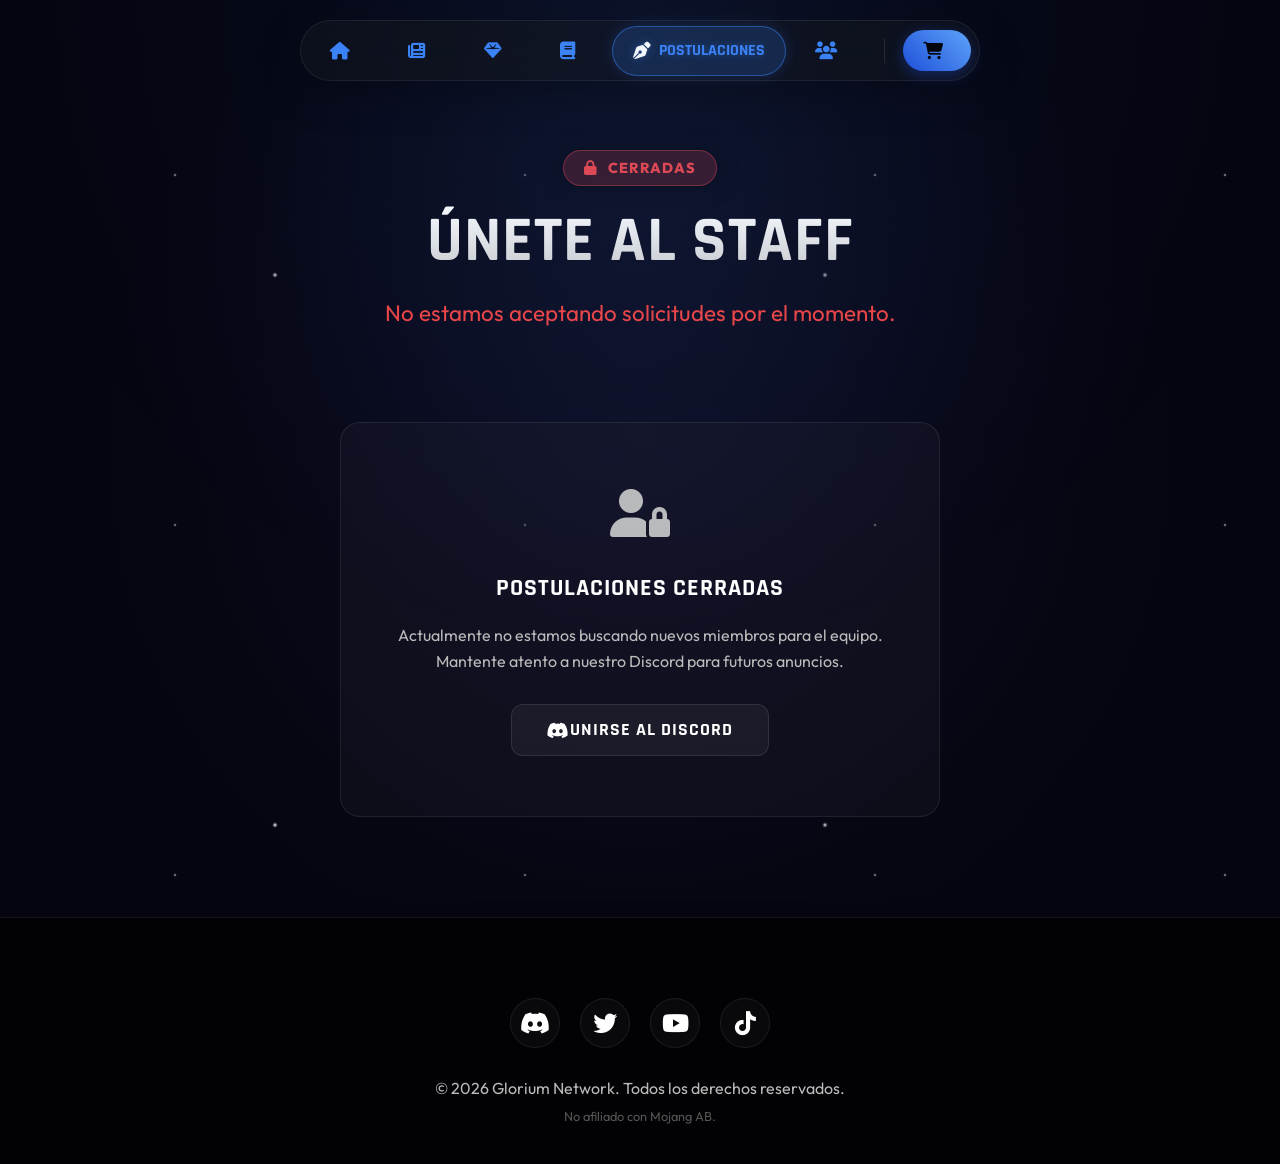
==== pages/apply.html @ 9cd64781 "Glorium Web v1" ====
﻿<!DOCTYPE html>
<html lang="es">

<head>
    <meta charset="UTF-8">
    <meta name="viewport" content="width=device-width, initial-scale=1.0">
    <!-- SEO Básico -->
    <title>Postulaciones Staff | Glorium Network</title>
    <meta name="description"
        content="Aplica para formar parte del equipo de Staff de Glorium Network. Conoce los requisitos y únete a nosotros.">
    <meta name="keywords" content="Minecraft, Servidor, Staff, Helper, Moderador, Requisitos, Glorium Network">
    <meta name="robots" content="index, follow">
    <meta name="author" content="Glorium Network">
    <link rel="canonical" href="https://web.glorium.net/pages/apply.html">

    <!-- Open Graph / Discord / Facebook -->
    <meta property="og:type" content="website">
    <meta property="og:url" content="https://web.glorium.net/pages/apply.html">
    <meta property="og:title" content="Postulaciones Staff | Glorium Network">
    <meta property="og:description"
        content="Aplica para formar parte del equipo de Staff de Glorium Network. Conoce los requisitos y únete a nosotros.">
    <meta property="og:image" content="https://web.glorium.net/assets/logoprincipal.png">

    <!-- Twitter Cards -->
    <meta name="twitter:card" content="summary_large_image">
    <meta name="twitter:url" content="https://web.glorium.net/pages/apply.html">
    <meta name="twitter:title" content="Postulaciones Staff | Glorium Network">
    <meta name="twitter:description" content="Aplica para formar parte del equipo de Staff de Glorium Network.">
    <meta name="twitter:image" content="https://web.glorium.net/assets/logoprincipal.png">
    <link rel="stylesheet" href="https://cdnjs.cloudflare.com/ajax/libs/font-awesome/6.4.0/css/all.min.css">
    <link rel="stylesheet" href="../css/style.css">
    <link rel="icon" type="image/png" href="../assets/logoprincipal.png">
    <style>
        .apply-header {
            text-align: center;
            margin-bottom: 50px;
        }

        .status-badge {
            display: inline-flex;
            align-items: center;
            gap: 10px;
            padding: 8px 20px;
            border-radius: 50px;
            font-weight: 800;
            text-transform: uppercase;
            letter-spacing: 1px;
            margin-bottom: 20px;
            font-size: 0.9rem;
            box-shadow: 0 0 20px rgba(0, 0, 0, 0.5);
        }

        .status-badge.open {
            background: rgba(74, 222, 128, 0.2);
            color: #4ade80;
            border: 1px solid rgba(74, 222, 128, 0.4);
            animation: pulse-green 2s infinite;
        }

        .status-badge.closed {
            background: rgba(239, 68, 68, 0.2);
            color: #ef4444;
            border: 1px solid rgba(239, 68, 68, 0.4);
        }

        @keyframes pulse-green {
            0% {
                box-shadow: 0 0 0 0 rgba(74, 222, 128, 0.4);
            }

            70% {
                box-shadow: 0 0 0 10px rgba(74, 222, 128, 0);
            }

            100% {
                box-shadow: 0 0 0 0 rgba(74, 222, 128, 0);
            }
        }

        .apply-content {
            display: grid;
            grid-template-columns: 1fr 1fr;
            gap: 40px;
            max-width: 1000px;
            margin: 0 auto;
        }

        .rules-side {
            background: rgba(255, 255, 255, 0.03);
            border: 1px solid var(--glass-border);
            border-radius: 20px;
            padding: 40px;
        }

        .steps-side {
            display: flex;
            flex-direction: column;
            justify-content: center;
            gap: 30px;
        }

        .step-item {
            display: flex;
            gap: 20px;
            align-items: flex-start;
        }

        .step-num {
            background: var(--glass-bg);
            width: 50px;
            height: 50px;
            border-radius: 50%;
            display: flex;
            align-items: center;
            justify-content: center;
            font-weight: 800;
            color: var(--primary-blue);
            border: 1px solid var(--glass-border);
            flex-shrink: 0;
            font-size: 1.2rem;
        }

        .step-info h3 {
            margin-bottom: 5px;
            text-align: left;
            /* Prioridad Local */
            color: #fff;
        }

        .step-info p {
            color: var(--text-dim);
            font-size: 0.95rem;
        }

        .req-list {
            list-style: none;
        }

        .req-list li {
            position: relative;
            padding-left: 35px;
            margin-bottom: 15px;
            color: var(--text-dim);
            line-height: 1.5;
        }

        .req-list li::before {
            content: '\f00c';
            font-family: 'Font Awesome 6 Free';
            font-weight: 900;
            position: absolute;
            left: 0;
            top: 2px;
            color: var(--primary-blue);
        }

        @media (max-width: 768px) {
            .apply-content {
                grid-template-columns: 1fr;
            }
        }
    </style>
</head>

<body>
    <div id="navbar-container"></div>

    <header class="hero" style="min-height: 40vh; padding-top: 150px;">
        <div class="container">
            <div id="apply-status" class="status-badge closed">
                <i class="fa-solid fa-spinner fa-spin"></i> Cargando...
            </div>
            <h1 class="hero-title">Únete al Staff</h1>
            <p id="status-text" class="hero-subtitle">Comprueba si estamos buscando gente.</p>
        </div>
    </header>

    <section id="apply-open-content" class="section" style="padding-top: 0;">
        <div class="container">

            <div class="apply-content">

                <!-- Izquierda: Lista de requisitos -->
                <div class="rules-side">
                    <h2 style="text-align: left; margin-bottom: 30px; color: var(--primary-blue);">ðŸ“‹ Requisitos
                        Obligatorios</h2>
                    <ul class="req-list">
                        <li>Tener una cuenta de Discord activa y micrófono funcional.</li>
                        <li>Edad mínima de 15 años (sin excepciones).</li>
                        <li>No haber recibido sanciones graves recientemente.</li>
                        <li>Conocimiento avanzado de comandos básicos y detección de hacks.</li>
                        <li>Disponibilidad real de tiempo (mínimo 10 horas semanales).</li>
                        <li>Ser capaz de grabar pantalla en buena calidad (para reportes).</li>
                    </ul>
                </div>

                <!-- Derecha: Pasos y Botón -->
                <div class="steps-side">

                    <div class="step-item">
                        <div class="step-num">1</div>
                        <div class="step-info">
                            <h3>Lectura</h3>
                            <p>Lee detenidamente todos los requisitos. Si no cumples uno, tu solicitud será rechazada
                                automáticamente.</p>
                        </div>
                    </div>

                    <div class="step-item">
                        <div class="step-num">2</div>
                        <div class="step-info">
                            <h3>Formulario</h3>
                            <p>Rellena el formulario con honestidad. Valoramos la calidad de las respuestas, no la
                                longitud.</p>
                        </div>
                    </div>

                    <div class="step-item">
                        <div class="step-num">3</div>
                        <div class="step-info">
                            <h3>Entrevista</h3>
                            <p>Si tu solicitud gusta, te contactaremos por Discord para una entrevista oral.</p>
                        </div>
                    </div>

                    <div style="margin-top: 20px;">
                        <a href="#" id="apply-btn" class="btn btn-primary"
                            style="width: 100%; justify-content: center;">
                            <i class="fa-solid fa-paper-plane"></i> Aplicar Ahora
                        </a>
                        <p style="font-size: 0.8rem; color: #555; text-align: center; margin-top: 10px;">
                            Al aplicar aceptas nuestros <a href="confidentiality.html" target="_blank"
                                style="color: var(--primary-blue); text-decoration: underline;">términos de
                                confidencialidad</a>.
                        </p>
                    </div>

                </div>

            </div>

        </div>
    </section>

    <!-- Sección de Aviso Cerrado -->
    <section id="apply-closed-notice" class="section" style="padding-top: 0; display: none;">
        <div class="container" style="text-align: center;">
            <div style="
                background: rgba(255, 255, 255, 0.03); 
                border: 1px solid var(--glass-border); 
                border-radius: 20px; 
                padding: 60px 40px; 
                max-width: 600px; 
                margin: 0 auto;
                display: flex;
                flex-direction: column;
                align-items: center;
                gap: 20px;
            ">
                <div style="
                    font-size: 3rem; 
                    color: var(--text-dim); 
                    margin-bottom: 10px;
                ">
                    <i class="fa-solid fa-user-lock"></i>
                </div>
                <h2 style="color: #fff; margin: 0;">Postulaciones Cerradas</h2>
                <p style="color: var(--text-dim); line-height: 1.6;">
                    Actualmente no estamos buscando nuevos miembros para el equipo.
                    <br>Mantente atento a nuestro Discord para futuros anuncios.
                </p>
                <a href="https://discord.gg/AcNusmyx" target="_blank" class="btn btn-secondary"
                    style="margin-top: 10px;">
                    <i class="fa-brands fa-discord"></i> Unirse al Discord
                </a>
            </div>
        </div>
    </section>

    <div id="footer-container"></div>
    <script>
        // Variable de control por si main.js tarda en cargar.
        var outputStatus = true; 
    </script>
    <script src="../main.js"></script>
</body>

</html>
---- css/style.css ----
/* Google Fonts */
@import url('https://fonts.googleapis.com/css2?family=Outfit:wght@300;400;600;800&family=Rajdhani:wght@500;600;700&display=swap');

:root {
    --primary-blue: #3b82f6; /* Azul primario */
    --accent-blue: #1d4ed8; /* Azul oscuro acento */
    --bg-space-dark: #050510;
    --bg-darker: #020205;
    --text-light: #ffffff;
    --text-dim: #bbbbbb;
    --glass-bg: rgba(255, 255, 255, 0.03);
    --glass-border: rgba(255, 255, 255, 0.08);
    --nav-height: 80px;
    --gradient-gold: linear-gradient(135deg, #3b82f6 0%, #1d4ed8 100%);
    --shadow-glow: 0 0 20px rgba(59, 130, 246, 0.3);
}

* {
    margin: 0;
    padding: 0;
    box-sizing: border-box;
    -webkit-tap-highlight-color: transparent;
}

img {
    max-width: 100%;
    height: auto;
}

body {
    background-color: var(--bg-space-dark);
    color: var(--text-light);
    font-family: 'Outfit', sans-serif;
    overflow-x: hidden;
    min-height: 100vh;
    background-image:
        radial-gradient(circle at 50% 50%, rgba(20, 20, 50, 0.5), transparent 70%),
        radial-gradient(white, rgba(255, 255, 255, .2) 2px, transparent 3px),
        radial-gradient(white, rgba(255, 255, 255, .15) 1px, transparent 2px);
    background-size: 100% 100%, 550px 550px, 350px 350px;
    background-position: 0 0, 0 0, 0 0;
    animation: bgMove 120s linear infinite;
    background-attachment: fixed;
}


/* Scrollbar */
html,
body {
    overflow: auto;
    /* Mantiene el scroll */
    scrollbar-width: none;
    /* Firefox */
}

/* Chrome, Safari, Edge, Opera */
html::-webkit-scrollbar,
body::-webkit-scrollbar {
    display: none;
}

/* Fin Scrollbar */

@keyframes bgMove {
    from {
        background-position: 0 0, 0 0, 0 0;
    }

    to {
        background-position: 0 0, 550px 550px, 350px 350px;
    }
}

/* Typography & Alignment Fixes */
h1,
h2,
h3,
h4,
h5,
h6 {
    font-family: 'Rajdhani', sans-serif;
    text-transform: uppercase;
    letter-spacing: 1px;
    text-align: center;
    /* Enforce global centering */
}

a {
    text-decoration: none;
    color: inherit;
    transition: 0.3s ease;
}

ul {
    list-style: none;
}

/* Container */
.container {
    max-width: 1200px;
    margin: 0 auto;
    padding: 0 20px;
    width: 100%;
}

/* --- New Pill Navbar --- */
#navbar-container {
    position: fixed;
    top: 20px;
    left: 0;
    width: 100%;
    display: flex;
    justify-content: center;
    z-index: 1000;
    padding: 0 20px;
    pointer-events: none;
    /* Allow clicking through container */
}

@keyframes slideDown {
    from {
        transform: translateY(-100px);
        opacity: 0;
    }

    to {
        transform: translateY(0);
        opacity: 1;
    }
}

.nav-pill-container {
    pointer-events: auto;
    display: flex;
    align-items: center;
    gap: 8px;
    /* Reduced gap slightly */
    background: rgba(15, 15, 20, 0.7);
    backdrop-filter: blur(20px);
    -webkit-backdrop-filter: blur(20px);
    padding: 8px;
    border-radius: 50px;
    border: 1px solid rgba(255, 255, 255, 0.08);
    box-shadow: 0 10px 40px rgba(0, 0, 0, 0.4);

    /* Animation Removed */
    /* animation: slideDown 0.8s ease-out forwards; */
    /* transform: translateY(-100px); */
    /* opacity: 0; */

    /* Sliding Highlight Needs this */
    position: relative;
}

/* The Sliding Background Pill */
.nav-highlight {
    position: absolute;
    height: 85%;
    /* Slightly smaller than container */
    background: rgba(59, 130, 246, 0.2);
    border: 1px solid rgba(59, 130, 246, 0.5);
    border-radius: 50px;
    top: 50%;
    transform: translateY(-50%);
    z-index: 1;
    /* Behind text but above container bg */
    transition: all 0.35s cubic-bezier(0.25, 1, 0.5, 1);
    box-shadow: 0 0 15px rgba(59, 130, 246, 0.2);
    pointer-events: none;
    opacity: 0;
    /* Hidden initially until JS sets it */
}

.nav-pill-item {
    text-decoration: none;
    color: var(--text-dim);
    font-family: 'Rajdhani', sans-serif;
    font-weight: 700;
    font-size: 1rem;
    padding: 10px 20px;
    border-radius: 50px;
    transition: all 0.3s ease;
    display: flex;
    align-items: center;
    gap: 8px;
    text-transform: uppercase;
    position: relative;
    z-index: 2;
    /* Above highlight */
    border: 1px solid transparent;
    /* Keep layout stable */
}

/* Active State just changes text color now */
.nav-pill-item.active {
    color: var(--primary-blue);
    text-shadow: 0 0 10px rgba(59, 130, 246, 0.4);
}

.nav-pill-item:hover {
    color: #fff;
}

.nav-pill-item i {
    font-size: 1.1rem;
    color: var(--primary-blue);
    /* Always yellow icon */
    transition: 0.3s;
}

.nav-pill-item.active i {
    color: #fff;
    /* White icon on active */
}

.nav-pill-item span {
    max-width: 0;
    overflow: hidden;
    opacity: 0;
    transition: all 0.4s ease;
    white-space: nowrap;
}

.nav-pill-item:hover span,
.nav-pill-item.active span {
    max-width: 150px;
    opacity: 1;
}

.nav-separator {
    width: 1px;
    height: 25px;
    background: rgba(255, 255, 255, 0.1);
    margin: 0 10px;
}

.store-link {
    background: linear-gradient(45deg, #1d4ed8, #60a5fa);
    color: #000 !important;
    box-shadow: 0 4px 15px rgba(29, 78, 216, 0.4);
    border: none;
}

.store-link:hover {
    transform: translateY(-2px) scale(1.05);
    box-shadow: 0 6px 20px rgba(29, 78, 216, 0.6);
}

.store-link i {
    color: #000 !important;
}

/* Mobile Tweaks */
@media (max-width: 768px) {
    .nav-pill-container {
        width: 95%;
        overflow-x: auto;
        justify-content: flex-start;
        padding-right: 20px;
        /* Hide scrollbar */
        -ms-overflow-style: none;
        scrollbar-width: none;
    }

    .nav-pill-container::-webkit-scrollbar {
        display: none;
    }

    .nav-pill-item {
        padding: 10px 15px;
        flex-shrink: 0;
        /* Prevent shrinking */
    }

    /* On mobile, maybe always show text or just icon? 
       Let's keep the expanding behavior but ensure it fits. */
}

/* Buttons Premium */
.btn {
    display: inline-flex;
    align-items: center;
    justify-content: center;
    padding: 14px 35px;
    border-radius: 12px;
    font-weight: 700;
    font-family: 'Rajdhani', sans-serif;
    text-transform: uppercase;
    font-size: 1.1rem;
    cursor: pointer;
    transition: all 0.3s cubic-bezier(0.4, 0, 0.2, 1);
    border: none;
    position: relative;
    overflow: hidden;
    letter-spacing: 1px;
}

.btn-primary {
    background: var(--gradient-gold);
    color: #000;
    box-shadow: 0 5px 20px rgba(29, 78, 216, 0.25);
}

.btn-primary:hover {
    transform: translateY(-3px) scale(1.02);
    box-shadow: 0 10px 30px rgba(29, 78, 216, 0.4);
}

.btn-secondary {
    background: rgba(255, 255, 255, 0.05);
    border: 1px solid rgba(255, 255, 255, 0.1);
    color: var(--text-light);
    backdrop-filter: blur(10px);
}

.btn-secondary:hover {
    background: rgba(255, 255, 255, 0.1);
    border-color: var(--text-light);
    transform: translateY(-3px);
}

/* Hero Section */
.hero {
    min-height: 100vh;
    min-height: 100dvh;
    display: flex;
    align-items: center;
    justify-content: center;
    text-align: center;
    padding: 120px 20px 50px;
    position: relative;
    overflow: hidden;
}

.hero::before {
    content: '';
    position: absolute;
    top: 50%;
    left: 50%;
    transform: translate(-50%, -50%);
    width: 60vw;
    height: 60vw;
    background: radial-gradient(circle, rgba(59, 130, 246, 0.05) 0%, transparent 70%);
    pointer-events: none;
}

.hero-content {
    z-index: 2;
    max-width: 800px;
    width: 100%;
    display: flex;
    flex-direction: column;
    align-items: center;
}

.hero-logo {
    max-width: 350px;
    width: 70%;
    margin-bottom: 30px;
    filter: drop-shadow(0 0 40px rgba(59, 130, 246, 0.15));
    animation: float 6s ease-in-out infinite;
}

.hero-title {
    font-size: clamp(2.5rem, 5vw, 4.5rem);
    margin-bottom: 20px;
    line-height: 1.1;
    background: linear-gradient(to bottom, #fff, #ccc);
    background-clip: text;
    -webkit-background-clip: text;
    -webkit-text-fill-color: transparent;
    text-align: center;
    /* Entrance Animation */
    opacity: 0;
    animation: fadeInUp 0.8s ease-out forwards;
    animation-delay: 0.2s;
}

.hero-subtitle {
    font-size: clamp(1rem, 2vw, 1.4rem);
    color: var(--text-dim);
    margin-bottom: 40px;
    max-width: 600px;
    line-height: 1.6;
    text-align: center;
    /* Enforced Centering */
    display: block;
    margin-left: auto;
    margin-right: auto;
    /* Entrance Animation */
    opacity: 0;
    animation: fadeInUp 0.8s ease-out forwards;
    animation-delay: 0.4s;
}

/* IP Box */
.ip-box {
    background: rgba(0, 0, 0, 0.3);
    border: 1px solid var(--glass-border);
    padding: 15px 30px;
    border-radius: 20px;
    display: inline-flex;
    align-items: center;
    gap: 20px;
    margin-bottom: 40px;
    cursor: pointer;
    transition: 0.3s;
    backdrop-filter: blur(10px);
    /* Entrance Animation */
    opacity: 0;
    animation: fadeInUp 0.8s ease-out forwards;
    animation-delay: 0.6s;
}

/* Server Status Pill (Player Count) */
.server-status-pill {
    display: inline-flex;
    align-items: center;
    gap: 10px;
    background: rgba(0, 0, 0, 0.4);
    border: 1px solid rgba(255, 255, 255, 0.1);
    padding: 8px 20px;
    border-radius: 50px;
    margin-bottom: 30px;
    backdrop-filter: blur(5px);
    font-size: 0.95rem;
    color: #ddd;
    font-weight: 500;
    /* Animation Entrance */
    opacity: 0;
    animation: fadeInUp 0.8s ease-out forwards;
    animation-delay: 0.7s;
}

.status-dot {
    width: 10px;
    height: 10px;
    background-color: #4ade80;
    /* Green 400 */
    border-radius: 50%;
    box-shadow: 0 0 10px #4ade80;
    animation: pulseGreen 2s infinite;
}

.status-dot.offline {
    background-color: #ef4444;
    /* Red 500 */
    box-shadow: 0 0 10px #ef4444;
    animation: none;
}

@keyframes pulseGreen {
    0% {
        box-shadow: 0 0 0 0 rgba(74, 222, 128, 0.7);
    }

    70% {
        box-shadow: 0 0 0 6px rgba(74, 222, 128, 0);
    }

    100% {
        box-shadow: 0 0 0 0 rgba(74, 222, 128, 0);
    }
}

/* ... existing hover styles ... */

.hero-buttons {
    display: flex;
    gap: 20px;
    flex-wrap: wrap;
    justify-content: center;
    /* Entrance Animation */
    opacity: 0;
    animation: fadeInUp 0.8s ease-out forwards;
    animation-delay: 0.8s;
}

/* Grids & Cards */
.section {
    padding: 100px 0;
}

.section-title {
    text-align: center;
    font-size: clamp(2rem, 4vw, 3rem);

    color: var(--text-light);
    position: relative;
    display: block;
}

.section-title::after {
    content: '';
    display: block;
    width: 60px;
    height: 5px;
    background: var(--primary-blue);
    margin: 10px auto 0;
    border-radius: 2px;
}

.grid {
    display: grid;
    grid-template-columns: repeat(auto-fit, minmax(280px, 1fr));
    gap: 30px;
}

.card {
    background: linear-gradient(145deg, rgba(255, 255, 255, 0.03) 0%, rgba(255, 255, 255, 0.01) 100%);
    border: 1px solid var(--glass-border);
    border-radius: 24px;
    padding: 40px;
    transition: 0.4s cubic-bezier(0.175, 0.885, 0.32, 1.275);
    position: relative;
    overflow: hidden;
    text-align: center;
}

.card::before {
    content: '';
    position: absolute;
    top: 0;
    left: 0;
    width: 100%;
    height: 5px;
    background: var(--gradient-gold);
    opacity: 0;
    transition: 0.3s;
}

.card:hover {
    transform: translateY(-10px);
    background: linear-gradient(145deg, rgba(255, 255, 255, 0.05) 0%, rgba(255, 255, 255, 0.02) 100%);
    box-shadow: 0 20px 40px rgba(0, 0, 0, 0.4);
}

.card:hover::before {
    opacity: 1;
}

/* Vote Cards Redesign */
.vote-card {
    display: flex;
    flex-direction: column;
    align-items: center;
    background: rgba(10, 10, 20, 0.6);
    border: 1px solid var(--glass-border);
    padding: 40px;
    border-radius: 20px;
    transition: 0.3s;
    position: relative;
    text-align: center;
}

/* --- Server Info Section --- */
.info-block {
    display: flex;
    align-items: center;
    gap: 60px;
    margin-bottom: 80px;
    padding: 50px;
    background: rgba(20, 20, 30, 0.4);
    border: 1px solid rgba(255, 255, 255, 0.05);
    border-radius: 30px;
    backdrop-filter: blur(10px);
    transition: all 0.4s ease;
    position: relative;
    overflow: hidden;
}

.info-block::before {
    content: '';
    position: absolute;
    top: 0;
    left: 0;
    width: 100%;
    height: 100%;
    background: radial-gradient(circle at top right, rgba(59, 130, 246, 0.05), transparent 60%);
    opacity: 0.5;
    pointer-events: none;
}

.info-block:hover {
    transform: translateY(-5px);
    background: rgba(25, 25, 35, 0.6);
    border-color: rgba(59, 130, 246, 0.2);
    box-shadow: 0 20px 50px rgba(0, 0, 0, 0.3);
}

.info-block.reverse {
    flex-direction: row-reverse;
}

.info-block.reverse::before {
    background: radial-gradient(circle at top left, rgba(59, 130, 246, 0.05), transparent 60%);
}

.info-content {
    flex: 1;
    z-index: 2;
}

.info-content h2 {
    text-align: left;
    font-size: 3rem;
    margin-bottom: 25px;
    font-weight: 700;
    background: linear-gradient(135deg, #fff 30%, var(--primary-blue) 100%);
    background-clip: text;
    -webkit-background-clip: text;
    -webkit-text-fill-color: transparent;
    filter: drop-shadow(0 0 20px rgba(59, 130, 246, 0.2));
}

.info-content p {
    font-size: 1.15rem;
    color: var(--text-dim);
    line-height: 1.8;
    margin-bottom: 25px;
}

.info-visual {
    flex: 1;
    display: flex;
    justify-content: center;
    align-items: center;
    position: relative;
    z-index: 2;
}

.info-visual-card {
    background: linear-gradient(145deg, rgba(255, 255, 255, 0.03), rgba(255, 255, 255, 0.01));
    border: 1px solid rgba(255, 255, 255, 0.08);
    border-radius: 30px;
    padding: 0;
    width: 100%;
    max-width: 380px;
    aspect-ratio: 1/1;
    display: flex;
    align-items: center;
    justify-content: center;
    font-size: 6rem;
    color: var(--primary-blue);
    box-shadow: 0 20px 50px rgba(0, 0, 0, 0.4);
    position: relative;
    overflow: hidden;
    backdrop-filter: blur(5px);
    transition: transform 0.4s ease;
}

.info-visual-card::after {
    content: '';
    position: absolute;
    inset: 0;
    background: radial-gradient(circle at 50% 50%, rgba(59, 130, 246, 0.1), transparent 70%);
    animation: pulseGlow 4s infinite alternate;
}

.info-visual-card:hover {
    transform: scale(1.05) rotate(2deg);
    border-color: var(--primary-blue);
}

.info-visual-card i {
    z-index: 2;
    filter: drop-shadow(0 0 40px rgba(59, 130, 246, 0.5));
    animation: float 5s ease-in-out infinite;
}

.info-visual-card img {
    width: 100%;
    height: 100%;
    object-fit: cover;
    z-index: 2;
    position: relative;
    border-radius: inherit;
}

@keyframes pulseGlow {
    from {
        opacity: 0.5;
    }

    to {
        opacity: 1;
    }
}

@media (max-width: 900px) {

    .info-block,
    .info-block.reverse {
        flex-direction: column;
        gap: 30px;
        text-align: center;
    }

    .info-content h2 {
        text-align: center;
    }
}

.vote-card:hover {
    transform: translateY(-5px);
    border-color: var(--primary-blue);
    box-shadow: 0 10px 30px rgba(0, 0, 0, 0.3);
}

.vote-number {
    font-size: 3rem;
    font-weight: 800;
    color: rgba(255, 255, 255, 0.05);
    position: absolute;
    top: 10px;
    right: 20px;
}

.vote-icon {
    font-size: 2.5rem;
    color: var(--primary-blue);
    margin-bottom: 20px;
}

/* Staff Cards */
.staff-card {
    display: flex;
    flex-direction: column;
    align-items: center;
    text-align: center;
    padding: 50px 30px;
}

.staff-avatar {
    width: 140px;
    height: 140px;
    border-radius: 50%;
    margin-bottom: 25px;
    box-shadow: 0 10px 30px rgba(0, 0, 0, 0.5);
    border: 4px solid rgba(255, 255, 255, 0.05);
    transition: 0.3s;
}

.staff-card:hover .staff-avatar {
    transform: scale(1.1) rotate(5deg);
    border-color: var(--primary-blue);
}

.staff-role {
    padding: 6px 16px;
    border-radius: 50px;
    font-weight: 700;
    font-size: 0.85rem;
    font-family: 'Rajdhani', sans-serif;
    letter-spacing: 1px;
    box-shadow: 0 5px 15px rgba(0, 0, 0, 0.2);
}

/* Footer */
footer {
    background: #020205;
    padding: 80px 0 40px;
    border-top: 1px solid var(--glass-border);
    text-align: center;
}

.footer-socials {
    display: flex;
    justify-content: center;
    gap: 20px;
    margin-bottom: 30px;
}

.social-icon {
    font-size: 1.5rem;
    width: 50px;
    height: 50px;
    display: flex;
    align-items: center;
    justify-content: center;
    border-radius: 50%;
    background: var(--glass-bg);
    border: 1px solid var(--glass-border);
    transition: 0.3s;
}

.social-icon:hover {
    background: var(--primary-blue);
    color: var(--bg-space-dark);
    transform: rotate(360deg);
}

/* --- Nav Persistence --- */
.nav-pill-container.no-animate {
    animation: none !important;
    transform: translateY(0) !important;
    opacity: 1 !important;
}

/* Toast Premium */
.toast-container {
    position: fixed;
    bottom: 40px;
    left: 50%;
    transform: translateX(-50%);
    z-index: 2000;
    display: flex;
    flex-direction: column;
    gap: 10px;
    pointer-events: none;
}

/* --- Staff Styles Refined --- */
.staff-card {
    background: rgba(20, 20, 30, 0.6);
    border: 1px solid rgba(255, 255, 255, 0.05);
    border-radius: 20px;
    padding: 30px;
    transition: 0.4s cubic-bezier(0.175, 0.885, 0.32, 1.275);
    position: relative;
    overflow: hidden;
    backdrop-filter: blur(10px);
    display: flex;
    flex-direction: column;
    align-items: center;
}

/* ... existing hover ... */


.staff-card:hover {
    transform: translateY(-10px) scale(1.02);
    border-color: var(--primary-blue);
    box-shadow: 0 15px 40px rgba(0, 0, 0, 0.4);
}

.staff-avatar {
    width: 120px;
    height: 120px;
    border-radius: 12px;
    margin-bottom: 20px;
    border: 3px solid rgba(255, 255, 255, 0.1);
    box-shadow: 0 10px 20px rgba(0, 0, 0, 0.3);
    transition: 0.4s;
    object-fit: cover;
}

.staff-card:hover .staff-avatar {
    transform: scale(1.05);
    border-color: var(--primary-blue);
}

.staff-name {
    font-size: 1.5rem;
    font-weight: 700;
    margin-bottom: 10px;
    color: #fff;
    font-family: 'Minecraft', sans-serif;
    font-weight: normal;
    font-style: normal;
}

.role-badge {
    display: inline-block;
    padding: 5px 15px;
    border-radius: 50px;
    font-size: 0.85rem;
    font-weight: 800;
    text-transform: uppercase;
    letter-spacing: 1px;
    box-shadow: 0 5px 15px rgba(0, 0, 0, 0.2);
}

/* Roles Colors */
.role-owner-capi {
    background: linear-gradient(135deg, #aa0000, #ff4444);
    color: white;
    box-shadow: 0 0 15px rgba(255, 68, 68, 0.5);
    animation: glow-red 3s infinite alternate;
}

.role-owner-adri {
    background: linear-gradient(135deg, #1d4ed8, #60a5fa);
    color: black;
    /* Text black for better contrast on yellow */
    font-weight: 800;
    /* Extra bolt for readability */
    box-shadow: 0 0 15px rgba(255, 200, 0, 0.5);
    animation: glow-yellow 3s infinite alternate;
}

.role-owner-erik {
    background: linear-gradient(135deg, #6600aa, #aa44ff);
    color: white;
    box-shadow: 0 0 15px rgba(170, 68, 255, 0.5);
    animation: glow-purple 3s infinite alternate;
}

@keyframes glow-red {
    from {
        box-shadow: 0 0 10px rgba(255, 68, 68, 0.4);
    }

    to {
        box-shadow: 0 0 20px rgba(255, 68, 68, 0.7);
    }
}

@keyframes glow-yellow {
    from {
        box-shadow: 0 0 10px rgba(255, 200, 0, 0.4);
    }

    to {
        box-shadow: 0 0 20px rgba(255, 200, 0, 0.7);
    }
}

@keyframes glow-purple {
    from {
        box-shadow: 0 0 10px rgba(170, 68, 255, 0.4);
    }

    to {
        box-shadow: 0 0 20px rgba(170, 68, 255, 0.7);
    }
}

.role-admin {
    background: linear-gradient(135deg, #cc0000, #ff5555);
    color: white;
}

.role-jradmin {
    background: linear-gradient(135deg, #ff8800, #1d4ed8);
    color: white;
}

.role-manager {
    background: linear-gradient(135deg, #880000, #aa0000);
    color: white;
}

.role-srmod {
    background: linear-gradient(135deg, #ffcc00, #ffeebb);
    color: black;
}

.role-mod {
    background: linear-gradient(135deg, #006600, #008800);
    color: white;
}

.role-jrmod {
    background: linear-gradient(135deg, #00aa00, #55ff55);
    color: black;
}

.role-ayudante {
    background: linear-gradient(135deg, #0055ff, #55aaff);
    color: white;
}

.role-donator {
    background: linear-gradient(135deg, #d400d4, #ff55ff);
    color: white;
    box-shadow: 0 0 15px rgba(255, 85, 255, 0.4);
}





/* Grid tweaks for Staff */
.staff-grid-centered {
    display: flex;
    justify-content: center;
    flex-wrap: wrap;
    gap: 30px;
    margin-bottom: 80px;
}



.toast {
    background: rgba(15, 15, 25, 0.95);
    color: #fff;
    padding: 12px 20px;
    border-radius: 50px;
    min-width: 300px;
    box-shadow: 0 10px 30px rgba(0, 0, 0, 0.6);
    animation: toastIn 0.5s cubic-bezier(0.68, -0.55, 0.265, 1.55) forwards;
    display: flex;
    align-items: center;
    gap: 15px;
    backdrop-filter: blur(15px);
    border: 1px solid rgba(255, 255, 255, 0.1);
    pointer-events: auto;
}

.toast-icon {
    width: 30px;
    height: 30px;
    border-radius: 50%;
    display: flex;
    align-items: center;
    justify-content: center;
    font-size: 1rem;
}

.toast-icon.success {
    background: rgba(74, 222, 128, 0.2);
    color: #4ade80;
}

.toast-icon.error {
    background: rgba(239, 68, 68, 0.2);
    color: #ef4444;
}

.toast-icon.warning {
    background: rgba(250, 204, 21, 0.2);
    color: #facc15;
}

.toast-icon.info {
    background: rgba(96, 165, 250, 0.2);
    color: #60a5fa;
}

.toast-content {
    font-size: 0.95rem;
    font-weight: 500;
}

@keyframes toastIn {
    from {
        opacity: 0;
        transform: translateY(50px) scale(0.8);
    }

    to {
        opacity: 1;
        transform: translateY(0) scale(1);
    }
}

@keyframes toastOut {
    to {
        opacity: 0;
        transform: translateY(-20px) scale(0.9);
    }
}

@keyframes float {

    0%,
    100% {
        transform: translateY(0);
    }

    50% {
        transform: translateY(-15px);
    }
}

@keyframes fadeInUp {
    from {
        opacity: 0;
        transform: translateY(40px);
    }

    to {
        opacity: 1;
        transform: translateY(0);
    }
}

/* Mobile Media Queries */
@media (max-width: 768px) {
    .section {
        padding: 60px 0;
    }

    #navbar-container {
        top: 10px;
        position: fixed;
        width: 100%;
        left: 0;
        z-index: 2000;
        display: flex;
        justify-content: center;
    }

    .nav-pill-container {
        width: 95%;
        /* Almost full width on mobile */
        max-width: 400px;
        /* But not too wide */
        overflow-x: auto;
        /* Allow horizontal scroll */
        justify-content: flex-start;
        /* Start from left */
        padding: 8px;
        -ms-overflow-style: none;
        /* Hide scrollbar IE/Edge */
        scrollbar-width: none;
        /* Hide scrollbar Firefox */
    }

    .nav-pill-container::-webkit-scrollbar {
        display: none;
        /* Hide scrollbar Chrome/Safari */
    }

    .nav-pill-item {
        padding: 8px 15px;
        font-size: 0.9rem;
    }

    .nav-pill-item i {
        font-size: 1rem;
    }

    /* Always show icon, hide text if inactive for space? 
       Actually, horizontal scroll allows keeping text. 
       Let's keep text visible on active for consistency. */

    .grid {
        grid-template-columns: 1fr;
    }


    .hero-title {
        font-size: 2.2rem;
        /* Slighly smaller for better fit */
    }

    .hero-logo {
        max-width: 250px;
        /* Smaller logo on mobile */
        margin-bottom: 20px;
    }

    .info-visual-card {
        max-width: 280px;
        /* Smaller visual card */
        font-size: 4rem;
        /* Smaller icon inside */
    }

    .info-block {
        gap: 30px;
        padding: 30px 20px;
        /* Reduced padding */
    }

    .footer-socials {
        gap: 15px;
    }
}

/* Staff Role Hover Effects */

/* Capi */
.staff-capi::before {
    background: linear-gradient(135deg, #aa0000, #ff4444);
}

.staff-capi:hover {
    border-color: #ff4444;
    box-shadow: 0 15px 40px rgba(255, 68, 68, 0.3);
}

.staff-capi:hover::before {
    opacity: 1;
}

.staff-capi:hover .staff-avatar {
    border-color: #ff4444;
}

/* Adri */
.staff-adri::before {
    background: linear-gradient(135deg, #1d4ed8, #60a5fa);
}

.staff-adri:hover {
    border-color: #60a5fa;
    box-shadow: 0 15px 40px rgba(255, 221, 0, 0.3);
}

.staff-adri:hover::before {
    opacity: 1;
}

.staff-adri:hover .staff-avatar {
    border-color: #60a5fa;
}

/* Erik */
.staff-erik::before {
    background: linear-gradient(135deg, #6600aa, #aa44ff);
}

.staff-erik:hover {
    border-color: #aa44ff;
    box-shadow: 0 15px 40px rgba(170, 68, 255, 0.3);
}

.staff-erik:hover::before {
    opacity: 1;
}

.staff-erik:hover .staff-avatar {
    border-color: #aa44ff;
}

/* Manager */
.staff-manager::before {
    background: linear-gradient(135deg, #880000, #aa0000);
}

.staff-manager:hover {
    border-color: #aa0000;
    box-shadow: 0 15px 40px rgba(170, 0, 0, 0.3);
}

.staff-manager:hover::before {
    opacity: 1;
}

.staff-manager:hover .staff-avatar {
    border-color: #aa0000;
}

/* Admin */
.staff-admin::before {
    background: linear-gradient(135deg, #cc0000, #ff5555);
}

.staff-admin:hover {
    border-color: #ff5555;
    box-shadow: 0 15px 40px rgba(255, 85, 85, 0.3);
}

.staff-admin:hover::before {
    opacity: 1;
}

.staff-admin:hover .staff-avatar {
    border-color: #ff5555;
}

/* Jr Admin */
.staff-jradmin::before {
    background: linear-gradient(135deg, #ff8800, #1d4ed8);
}

.staff-jradmin:hover {
    border-color: #1d4ed8;
    box-shadow: 0 15px 40px rgba(29, 78, 216, 0.3);
}

.staff-jradmin:hover::before {
    opacity: 1;
}

.staff-jradmin:hover .staff-avatar {
    border-color: #1d4ed8;
}

/* Sr Mod */
.staff-srmod::before {
    background: linear-gradient(135deg, #ffcc00, #ffeebb);
}

.staff-srmod:hover {
    border-color: #ffeebb;
    box-shadow: 0 15px 40px rgba(255, 238, 187, 0.3);
}

.staff-srmod:hover::before {
    opacity: 1;
}

.staff-srmod:hover .staff-avatar {
    border-color: #ffeebb;
}

/* Mod */
.staff-mod::before {
    background: linear-gradient(135deg, #006600, #008800);
}

.staff-mod:hover {
    border-color: #008800;
    box-shadow: 0 15px 40px rgba(0, 136, 0, 0.3);
}

.staff-mod:hover::before {
    opacity: 1;
}

.staff-mod:hover .staff-avatar {
    border-color: #008800;
}

/* Jr Mod */
.staff-jrmod::before {
    background: linear-gradient(135deg, #00aa00, #55ff55);
}

.staff-jrmod:hover {
    border-color: #55ff55;
    box-shadow: 0 15px 40px rgba(85, 255, 85, 0.3);
}

.staff-jrmod:hover::before {
    opacity: 1;
}

.staff-jrmod:hover .staff-avatar {
    border-color: #55ff55;
}

/* Ayudante */
.staff-ayudante::before {
    background: linear-gradient(135deg, #0055ff, #55aaff);
}

.staff-ayudante:hover {
    border-color: #55aaff;
    box-shadow: 0 15px 40px rgba(85, 170, 255, 0.3);
}

.staff-ayudante:hover::before {
    opacity: 1;
}

.staff-ayudante:hover .staff-avatar {
    border-color: #55aaff;
}

/* Donator */
.staff-donator::before {
    background: linear-gradient(135deg, #d400d4, #ff55ff);
}

.staff-donator:hover {
    border-color: #ff55ff;
    box-shadow: 0 15px 40px rgba(255, 85, 255, 0.3);
}

.staff-donator:hover::before {
    opacity: 1;
}

/* --- Role Headers & Info Buttons --- */
.role-header-container {
    display: flex;
    justify-content: center;
    align-items: center;
    gap: 10px;
    margin-bottom: 40px;
    position: relative;
    width: 100%;
}

.section-title {
    margin-bottom: 0 !important;
}

.role-info-btn {
    background: rgba(255, 255, 255, 0.05);
    border: 1px solid rgba(255, 255, 255, 0.1);
    color: rgba(255, 255, 255, 0.5);
    width: 28px;
    /* Slightly smaller/sleeker */
    height: 28px;
    border-radius: 50%;
    display: flex;
    justify-content: center;
    align-items: center;
    cursor: pointer;
    transition: all 0.3s cubic-bezier(0.175, 0.885, 0.32, 1.275);
    font-size: 0.8rem;
    margin-top: 4px;
    animation: fadeInUp 0.8s ease-out forwards;
    margin-bottom: 30px;
    /* Optical alignment with text */
}

.role-info-btn:hover {
    background: var(--primary-blue);
    color: #000;
    box-shadow: 0 0 15px var(--primary-blue);
    border-color: var(--primary-blue);
    transform: scale(1.1);
}

/* --- Role Info Modal (Modern & Clean Design) --- */
/* --- Role Info Modal (Premium Compact Design) --- */
.role-modal-backdrop {
    position: fixed;
    top: 0;
    left: 0;
    width: 100%;
    height: 100%;
    background: rgba(0, 0, 0, 0.85);
    /* Darker focus */
    backdrop-filter: blur(12px);
    z-index: 2000;
    display: flex;
    justify-content: center;
    align-items: center;
    opacity: 0;
    pointer-events: none;
    transition: all 0.4s ease;
}

.role-modal-backdrop.active {
    opacity: 1;
    pointer-events: all;
}

/* --- Role Info Modal (Central Dashboard Design) --- */
.role-modal-content {
    background: #18191a;
    border: 1px solid rgba(255, 255, 255, 0.1);
    border-radius: 20px;
    padding: 0;
    width: 95%;
    max-width: 900px;
    /* Wider for central presence */
    box-shadow: 0 50px 100px -20px rgba(0, 0, 0, 0.8);
    transform: scale(0.95);
    transition: all 0.3s cubic-bezier(0.25, 0.8, 0.25, 1);
    display: flex;
    flex-direction: column;
    max-height: 90vh;
    /* Prevent overflow on small screens */
}

.role-modal-backdrop.active .role-modal-content {
    transform: scale(1);
}

/* Header (Minimal) */
.role-modal-header {
    background: #202124;
    padding: 30px;
    border-bottom: 1px solid rgba(255, 255, 255, 0.05);
    display: flex;
    justify-content: space-between;
    align-items: center;
}

#modal-role-title {
    font-size: 2rem;
    font-weight: 800;
    margin: 0;
    background: linear-gradient(90deg, #fff, #bbb);
    -webkit-background-clip: text;
    -webkit-text-fill-color: transparent;
    text-transform: uppercase;
    letter-spacing: 1px;
}

/* Close Button */
.close-modal {
    position: absolute;
    top: 25px;
    right: 25px;
    background: rgba(255, 255, 255, 0.05);
    color: #fff;
    width: 36px;
    height: 36px;
    border-radius: 50%;
    display: flex;
    justify-content: center;
    align-items: center;
    cursor: pointer;
    transition: all 0.3s cubic-bezier(0.175, 0.885, 0.32, 1.275);
    z-index: 10;
}

.close-modal:hover {
    background: var(--primary-blue);
    color: #000;
    transform: rotate(90deg);
}

/* Body (The Grid System) */
.role-modal-body {
    padding: 0;
    display: grid;
    grid-template-columns: 280px 1fr;
    /* Sidebar | Content */
    min-height: 400px;
}

/* Sidebar: Description & Members */
.modal-sidebar {
    background: #1e1f23;
    padding: 30px;
    border-right: 1px solid rgba(255, 255, 255, 0.05);
    display: flex;
    flex-direction: column;
    gap: 30px;
}

#modal-role-description {
    font-size: 0.95rem;
    color: #aeaeae;
    line-height: 1.6;
    font-style: italic;
    text-align: left;
    margin: 0;
}

.modal-members-section {
    background: transparent;
    border: none;
    padding: 0;
    margin: 0;
    display: block;
    /* Reset flex */
    text-align: left;
    flex-grow: 1;
    /* Push to fill */
}

.modal-members-section h4 {
    color: var(--primary-blue);
    margin: 0;
    font-size: 0.85rem;
    font-weight: 700;
    text-transform: uppercase;
    white-space: nowrap;
    font-size: 0.8rem;
    color: #666;
    margin-bottom: 15px;
    display: flex;
    align-items: center;
    gap: 8px;
}

.modal-members-section h4 i {
    margin-right: 5px;
}

.members-list-container {
    display: flex;
    flex-wrap: wrap;
    justify-content: center;
    gap: 8px;
    flex-direction: column;
    /* Vertical list */
    gap: 10px;
}

.member-tag {
    color: #fff;
    font-size: 0.9rem;
    font-weight: 500;
    opacity: 0.9;
    display: flex;
    align-items: center;
    gap: 10px;
    padding: 8px 12px;
    background: rgba(255, 255, 255, 0.03);
    border-radius: 8px;
    font-size: 0.9rem;
    transition: all 0.2s;
}

.member-tag::before {
    content: '';
    display: block;
    width: 6px;
    height: 6px;
    background: var(--primary-blue);
    border-radius: 50%;
    box-shadow: 0 0 10px var(--primary-blue);
}

.member-tag:hover {
    background: rgba(255, 255, 255, 0.08);
    transform: translateX(5px);
}

.member-tag::after {
    content: "•";
    margin-left: 8px;
    color: rgba(255, 255, 255, 0.2);
    display: none;
}

.member-tag:last-child::after {
    display: none;
}

/* Vacant Alert */
.member-tag.member-vacant {
    background: rgba(255, 69, 58, 0.15);
    /* Red background */
    color: #ff453a;
    border: 1px solid rgba(255, 69, 58, 0.3);
    font-weight: 700;
    box-shadow: 0 0 15px rgba(255, 69, 58, 0.1);
}

.member-tag.member-vacant::before {
    background: #ff453a;
    box-shadow: 0 0 10px #ff453a;
    animation: pulseRed 1.5s infinite;
}

@keyframes pulseRed {
    0% {
        opacity: 0.5;
        transform: scale(0.9);
    }

    50% {
        opacity: 1;
        transform: scale(1.1);
    }

    100% {
        opacity: 0.5;
        transform: scale(0.9);
    }
}

/* Main Content: Info Grid */
.role-modal-grid-clean {
    display: flex;
    flex-direction: column;
    gap: 25px;
    padding: 40px;
    display: grid;
    grid-template-columns: 1fr 1fr;
    grid-template-rows: auto 1fr;
    gap: 30px;
    overflow-y: auto;
}




/* Custom properties for modal blocks to override global .info-block */
.role-modal-grid-clean .info-block {
    display: flex;
    flex-direction: column;
    align-items: flex-start;
    justify-content: flex-start;
    gap: 15px;
    padding: 30px;
    background: rgba(255, 255, 255, 0.03);
    backdrop-filter: blur(10px);
    border: 1px solid rgba(255, 255, 255, 0.08);
    border-radius: 24px;
    margin-bottom: 0;
    box-shadow: 0 10px 40px rgba(0, 0, 0, 0.2);
    transition: all 0.3s ease;
    height: 100%;
}

.role-modal-grid-clean .info-block:hover {
    transform: translateY(-5px);
    background: rgba(255, 255, 255, 0.05);
    border-color: rgba(59, 130, 246, 0.3);
    box-shadow: 0 15px 50px rgba(0, 0, 0, 0.3);
}

.info-block.full-width {
    grid-column: 1 / -1;
}

.role-modal-grid-clean .info-header {
    display: flex;
    flex-direction: row;
    align-items: center;
    gap: 15px;
    width: 100%;
    margin-bottom: 5px;
}

.role-modal-grid-clean .info-header i {
    color: var(--primary-blue);
    font-size: 1.4rem;
    background: none;
    box-shadow: none;
    padding: 0;
    width: auto;
    height: auto;
    filter: drop-shadow(0 0 15px rgba(59, 130, 246, 0.4));
}

.role-modal-grid-clean .info-header h4 {
    font-size: 1.1rem;
    font-weight: 700;
    text-transform: uppercase;
    color: #fff;
    margin: 0;
    letter-spacing: 1px;
}

.role-modal-grid-clean .info-block p {
    color: #cccccc;
    font-size: 1rem;
    line-height: 1.6;
    margin: 0;
    font-weight: 400;
}

/* Keyframes */
@keyframes fadeInUp {
    to {
        opacity: 1;
        transform: translateY(0);
    }
}

@keyframes fadeIn {
    to {
        opacity: 1;
    }
}

@keyframes slideInLeft {
    to {
        opacity: 1;
        transform: translateX(0);
    }
}

/* Mobile */
@media (max-width: 800px) {
    .role-modal-content {
        height: 85vh;
        /* Fixed height to force overflow handling */
        max-height: 85vh;
    }

    .role-modal-body {
        display: flex;
        flex-direction: column;
        overflow-y: auto;
        /* Scroll ONLY the body */
        height: 100%;
        /* Custom Scrollbar for the modal body */
        scrollbar-width: thin;
        scrollbar-color: var(--primary-blue) rgba(255, 255, 255, 0.05);
    }

    .role-modal-body::-webkit-scrollbar {
        width: 6px;
    }

    .role-modal-body::-webkit-scrollbar-thumb {
        background-color: var(--primary-blue);
        border-radius: 10px;
    }

    .modal-sidebar {
        border-right: none;
        border-bottom: 1px solid rgba(255, 255, 255, 0.05);
        padding: 20px;
        flex-shrink: 0;
        /* Keep header intact */
    }

    .role-modal-grid-clean {
        display: flex;
        flex-direction: column;
        overflow: visible;
        /* Let the body handle scroll */
        height: auto;
        padding: 20px;
        gap: 20px;
    }

    .role-modal-grid-clean .info-block {
        height: auto;
        /* Let content dictate height */
    }
}

/* --- Settings Modal --- */
.settings-modal-backdrop {
    position: fixed;
    top: 0;
    left: 0;
    width: 100%;
    height: 100%;
    background: rgba(0, 0, 0, 0.7);
    backdrop-filter: blur(5px);
    z-index: 3000;
    display: flex;
    justify-content: center;
    align-items: center;
    opacity: 0;
    pointer-events: none;
    transition: all 0.3s ease;
}

.settings-modal-backdrop.active {
    opacity: 1;
    pointer-events: all;
}

.settings-modal-content {
    background: #18191a;
    border: 1px solid rgba(255, 255, 255, 0.1);
    border-radius: 20px;
    width: 400px;
    max-width: 90%;
    box-shadow: 0 20px 50px rgba(0, 0, 0, 0.5);
    transform: scale(0.9);
    transition: all 0.3s cubic-bezier(0.34, 1.56, 0.64, 1);
}

.settings-modal-backdrop.active .settings-modal-content {
    transform: scale(1);
}

.settings-header {
    display: flex;
    justify-content: space-between;
    align-items: center;
    padding: 20px;
    border-bottom: 1px solid rgba(255, 255, 255, 0.05);
}

.settings-header h3 {
    margin: 0;
    font-size: 1.2rem;
    color: var(--primary-blue);
    display: flex;
    align-items: center;
    gap: 10px;
}

.close-icon {
    background: none;
    border: none;
    color: #fff;
    font-size: 1.2rem;
    cursor: pointer;
    transition: 0.3s;
}

.close-icon:hover {
    color: var(--primary-blue);
    transform: rotate(90deg);
}

.settings-body {
    padding: 20px;
}

.setting-item {
    display: flex;
    justify-content: space-between;
    align-items: center;
    margin-bottom: 20px;
    background: rgba(255, 255, 255, 0.02);
    padding: 15px;
    border-radius: 12px;
}

.setting-item:last-child {
    margin-bottom: 0;
}

.setting-info {
    display: flex;
    flex-direction: column;
}

.setting-name {
    font-weight: 700;
    color: #fff;
    font-family: 'Rajdhani', sans-serif;
    font-size: 1.1rem;
}

.setting-desc {
    font-size: 0.8rem;
    color: #888;
}

/* Switch Toggle */
.switch {
    position: relative;
    display: inline-block;
    width: 50px;
    height: 26px;
}

.switch input {
    opacity: 0;
    width: 0;
    height: 0;
}

.slider {
    position: absolute;
    cursor: pointer;
    top: 0;
    left: 0;
    right: 0;
    bottom: 0;
    background-color: #333;
    transition: .4s;
}

.slider:before {
    position: absolute;
    content: "";
    height: 20px;
    width: 20px;
    left: 3px;
    bottom: 3px;
    background-color: white;
    transition: .4s;
    box-shadow: 0 2px 5px rgba(0, 0, 0, 0.3);
}

input:checked+.slider {
    background-color: var(--primary-blue);
}

input:checked+.slider:before {
    transform: translateX(24px);
}

.slider.round {
    border-radius: 34px;
}

.slider.round:before {
    border-radius: 50%;
}

/* --- Staff of the Month --- */
.staff-spotlight-container {
    display: flex;
    flex-direction: column;
    align-items: center;
    margin-bottom: 80px;
    animation: fadeInUp 0.8s ease-out forwards;
}

.spotlight-header {
    color: var(--primary-blue);
    font-size: 1.5rem;
    font-weight: 800;
    margin-bottom: 20px;
    letter-spacing: 2px;
    display: flex;
    align-items: center;
    gap: 15px;
    text-shadow: 0 0 20px rgba(59, 130, 246, 0.4);
}

.staff-spotlight {
    border: 2px solid var(--primary-blue) !important;
    background: linear-gradient(135deg, rgba(59, 130, 246, 0.1), rgba(0, 0, 0, 0.5)) !important;
    transform: scale(1.1);
    box-shadow: 0 0 50px rgba(59, 130, 246, 0.2) !important;
    max-width: 350px;
}

.spotlight-reason {
    margin-top: 15px;
    font-style: italic;
    color: #ddd;
    font-size: 0.95rem;
}

.spotlight-glow {
    position: absolute;
    top: -50%;
    left: -50%;
    width: 200%;
    height: 200%;
    background: radial-gradient(circle, rgba(59, 130, 246, 0.1) 0%, transparent 60%);
    animation: rotateGlow 10s linear infinite;
    pointer-events: none;
}

@keyframes rotateGlow {
    from {
        transform: rotate(0deg);
    }

    to {
        transform: rotate(360deg);
    }
}

/* --- Rules Search --- */
.rules-search-container {
    position: relative;
    max-width: 600px;
    margin: 0 auto 40px auto;
}

.rules-search-container input {
    width: 100%;
    background: rgba(255, 255, 255, 0.05);
    border: 1px solid rgba(255, 255, 255, 0.1);
    padding: 15px 15px 15px 50px;
    border-radius: 50px;
    color: #fff;
    font-size: 1rem;
    font-family: 'Outfit', sans-serif;
    transition: all 0.3s ease;
}

.rules-search-container input:focus {
    outline: none;
    background: rgba(0, 0, 0, 0.3);
    border-color: var(--primary-blue);
    box-shadow: 0 0 15px rgba(59, 130, 246, 0.2);
}

.search-icon {
    position: absolute;
    left: 20px;
    top: 50%;
    transform: translateY(-50%);
    color: var(--text-dim);
    transition: 0.3s;
}

.rules-search-container input:focus+.search-icon {
    color: var(--primary-blue);
}

/* --- Staff of the Month (Refactored) --- */
.spotlight-fab {
    position: fixed;
    bottom: 30px;
    right: 30px;
    width: 60px;
    height: 60px;
    background: linear-gradient(135deg, var(--primary-blue), #1d4ed8);
    border: none;
    border-radius: 50%;
    color: #000;
    font-size: 1.5rem;
    box-shadow: 0 10px 30px rgba(59, 130, 246, 0.4);
    cursor: pointer;
    z-index: 2000;
    display: flex;
    justify-content: center;
    align-items: center;
    transition: all 0.3s cubic-bezier(0.175, 0.885, 0.32, 1.275);
    animation: floatFab 3s ease-in-out infinite;
}

.spotlight-fab:hover {
    transform: scale(1.1) rotate(15deg);
    box-shadow: 0 15px 40px rgba(59, 130, 246, 0.6);
}

@keyframes floatFab {

    0%,
    100% {
        transform: translateY(0);
    }

    50% {
        transform: translateY(-10px);
    }
}

.spotlight-modal-content {
    width: 800px !important;
    /* Wider for grid */
    max-width: 95% !important;
}

.spotlight-grid {
    display: flex;
    justify-content: center;
    gap: 30px;
    flex-wrap: wrap;
}

.staff-spotlight-modal-card {
    width: 250px;
    border: 1px solid var(--primary-blue) !important;
    background: rgba(59, 130, 246, 0.05) !important;
    transform: none !important;
    /* Reset specific spotlight scaling */
}

.staff-spotlight-modal-card:hover {
    transform: translateY(-5px) !important;
}

/* --- Custom Cursor (SVG) --- */
/* Solo activo si el body tiene la clase .enable-custom-cursor */


/* General Interactive Elements - Gold Pointer */

/* Yellow/Light Background Elements - Dark Pointer */

/* Text Inputs - Text I-Beam */

/* Remove old DOM cursor styles if they exist */
.custom-cursor-dot {
    display: none !important;
}

@media (prefers-reduced-motion: reduce) {

    *,
    ::before,
    ::after {
        animation-duration: 0.01ms !important;
        animation-iteration-count: 1 !important;
        transition-duration: 0.01ms !important;
        scroll-behavior: auto !important;
    }
}

/* --- Mobile Menu Styles --- */
.mobile-nav-trigger {
    display: none;
    /* Hidden on desktop */
    background: rgba(15, 15, 20, 0.8);
    border: 1px solid rgba(255, 255, 255, 0.1);
    color: var(--primary-blue);
    font-size: 1.5rem;
    padding: 10px 15px;
    border-radius: 12px;
    cursor: pointer;
    z-index: 2001;
    /* Above almost everything */
    backdrop-filter: blur(10px);
    transition: all 0.3s ease;
}

.mobile-nav-trigger:hover {
    background: rgba(59, 130, 246, 0.2);
    box-shadow: 0 0 15px rgba(59, 130, 246, 0.2);
}

.mobile-menu-overlay {
    position: fixed;
    top: 0;
    left: 0;
    width: 100%;
    height: 100%;
    background: rgba(5, 5, 10, 0.95);
    backdrop-filter: blur(20px);
    z-index: 2000;
    display: flex;
    flex-direction: column;
    align-items: center;
    justify-content: center;
    opacity: 0;
    pointer-events: none;
    transition: all 0.4s cubic-bezier(0.16, 1, 0.3, 1);
    transform: translateY(-20px);
}

.mobile-menu-overlay.active {
    opacity: 1;
    pointer-events: all;
    transform: translateY(0);
}

.mobile-nav-links {
    display: flex;
    flex-direction: column;
    gap: 20px;
    text-align: center;
    width: 100%;
    max-width: 300px;
}

.mobile-nav-item {
    font-size: 1.5rem;
    font-weight: 700;
    color: #fff;
    text-transform: uppercase;
    font-family: 'Rajdhani', sans-serif;
    padding: 15px;
    border-radius: 15px;
    transition: 0.3s;
    border: 1px solid transparent;
}

.mobile-nav-item i {
    color: var(--primary-blue);
    margin-right: 10px;
}

.mobile-nav-item:hover,
.mobile-nav-item.active {
    background: rgba(59, 130, 246, 0.1);
    border-color: rgba(59, 130, 246, 0.3);
    transform: scale(1.05);
}

.mobile-close-btn {
    position: absolute;
    top: 30px;
    right: 30px;
    background: none;
    border: none;
    color: #fff;
    font-size: 2rem;
    cursor: pointer;
    transition: 0.3s;
}

.mobile-close-btn:hover {
    color: var(--primary-blue);
    transform: rotate(90deg);
}

/* Mobile Adjustments */
@media (max-width: 768px) {
    .nav-pill-container {
        display: none !important;
        /* Hide desktop nav */
    }

    .mobile-nav-trigger {
        display: block;
        /* Show hamburger */
        position: fixed;
        top: 20px;
        right: 20px;
    }

    #navbar-container {
        justify-content: flex-end;
        /* Align trigger to right */
        pointer-events: none;
        /* Allow clicks pass through container area */
    }

    .mobile-nav-trigger {
        pointer-events: auto;
        /* Re-enable pointer for button */
    }
}

/* --- Glorium Premium Visual Additions --- */
/* Custom Scrollbar */
::-webkit-scrollbar {
    width: 12px;
}
::-webkit-scrollbar-track {
    background: #020205;
}
::-webkit-scrollbar-thumb {
    background: linear-gradient(180deg, var(--primary-blue), var(--accent-blue));
    border-radius: 10px;
    border: 3px solid #020205; /* padding illusion */
}
::-webkit-scrollbar-thumb:hover {
    background: #60a5fa;
}

/* Selection */
::selection {
    background: rgba(59, 130, 246, 0.5);
    color: #fff;
    text-shadow: 0 0 5px rgba(255, 255, 255, 0.8);
}

/* Enhanced Buttons */
.btn-primary {
    box-shadow: 0 0 25px rgba(59, 130, 246, 0.6);
    animation: glowingBlue 2.5s infinite alternate;
}

@keyframes glowingBlue {
    0% { box-shadow: 0 0 15px rgba(59, 130, 246, 0.4); }
    100% { box-shadow: 0 0 35px rgba(59, 130, 246, 0.9), 0 0 10px rgba(29, 78, 216, 0.5) inset; }
}

/* Hero Logo Glow */
.hero-logo {
    filter: drop-shadow(0 0 30px rgba(59, 130, 246, 0.7));
}

/* Subtle Dynamic Body Glow Overlay */
body::after {
    content: '';
    position: fixed;
    top: 0; left: 0; width: 100vw; height: 100vh;
    background: radial-gradient(circle at 50% 0%, rgba(59, 130, 246, 0.08), transparent 60%);
    pointer-events: none;
    z-index: 9999;
}
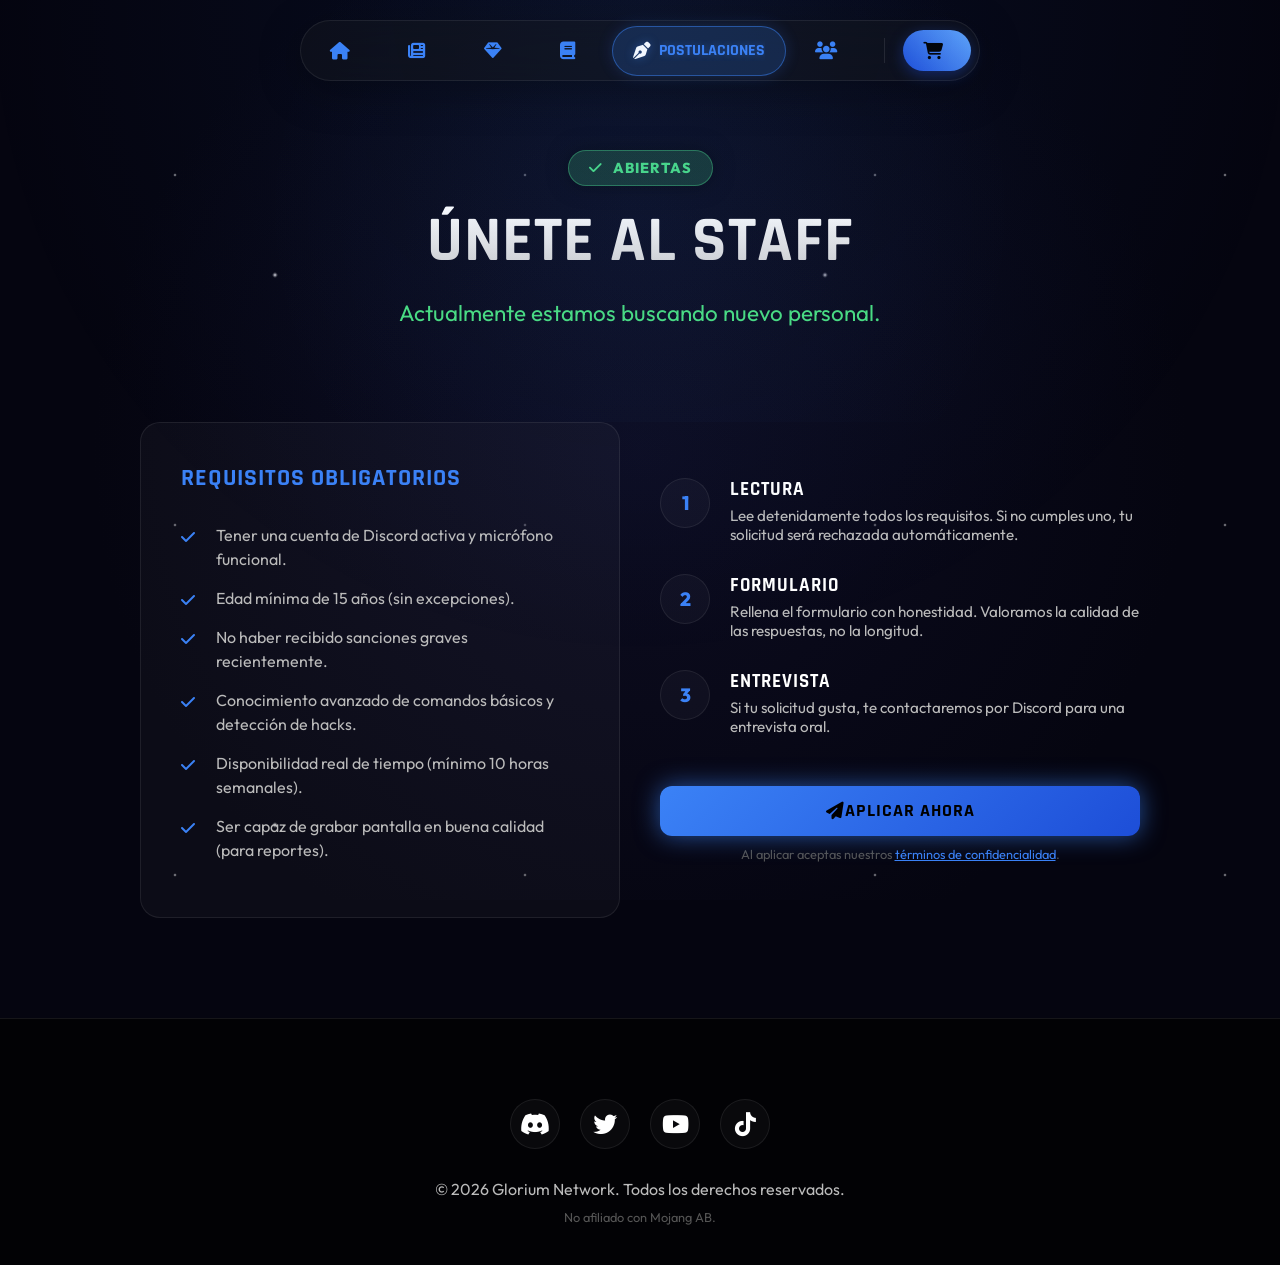
==== commit 8a563899: "Formularios Activos" ====
--- a/pages/apply.html
+++ b/pages/apply.html
@@ -182,7 +182,7 @@
 
                 <!-- Izquierda: Lista de requisitos -->
                 <div class="rules-side">
-                    <h2 style="text-align: left; margin-bottom: 30px; color: var(--primary-blue);">ðŸ“‹ Requisitos
+                    <h2 style="text-align: left; margin-bottom: 30px; color: var(--primary-blue);">Requisitos
                         Obligatorios</h2>
                     <ul class="req-list">
                         <li>Tener una cuenta de Discord activa y micrófono funcional.</li>
